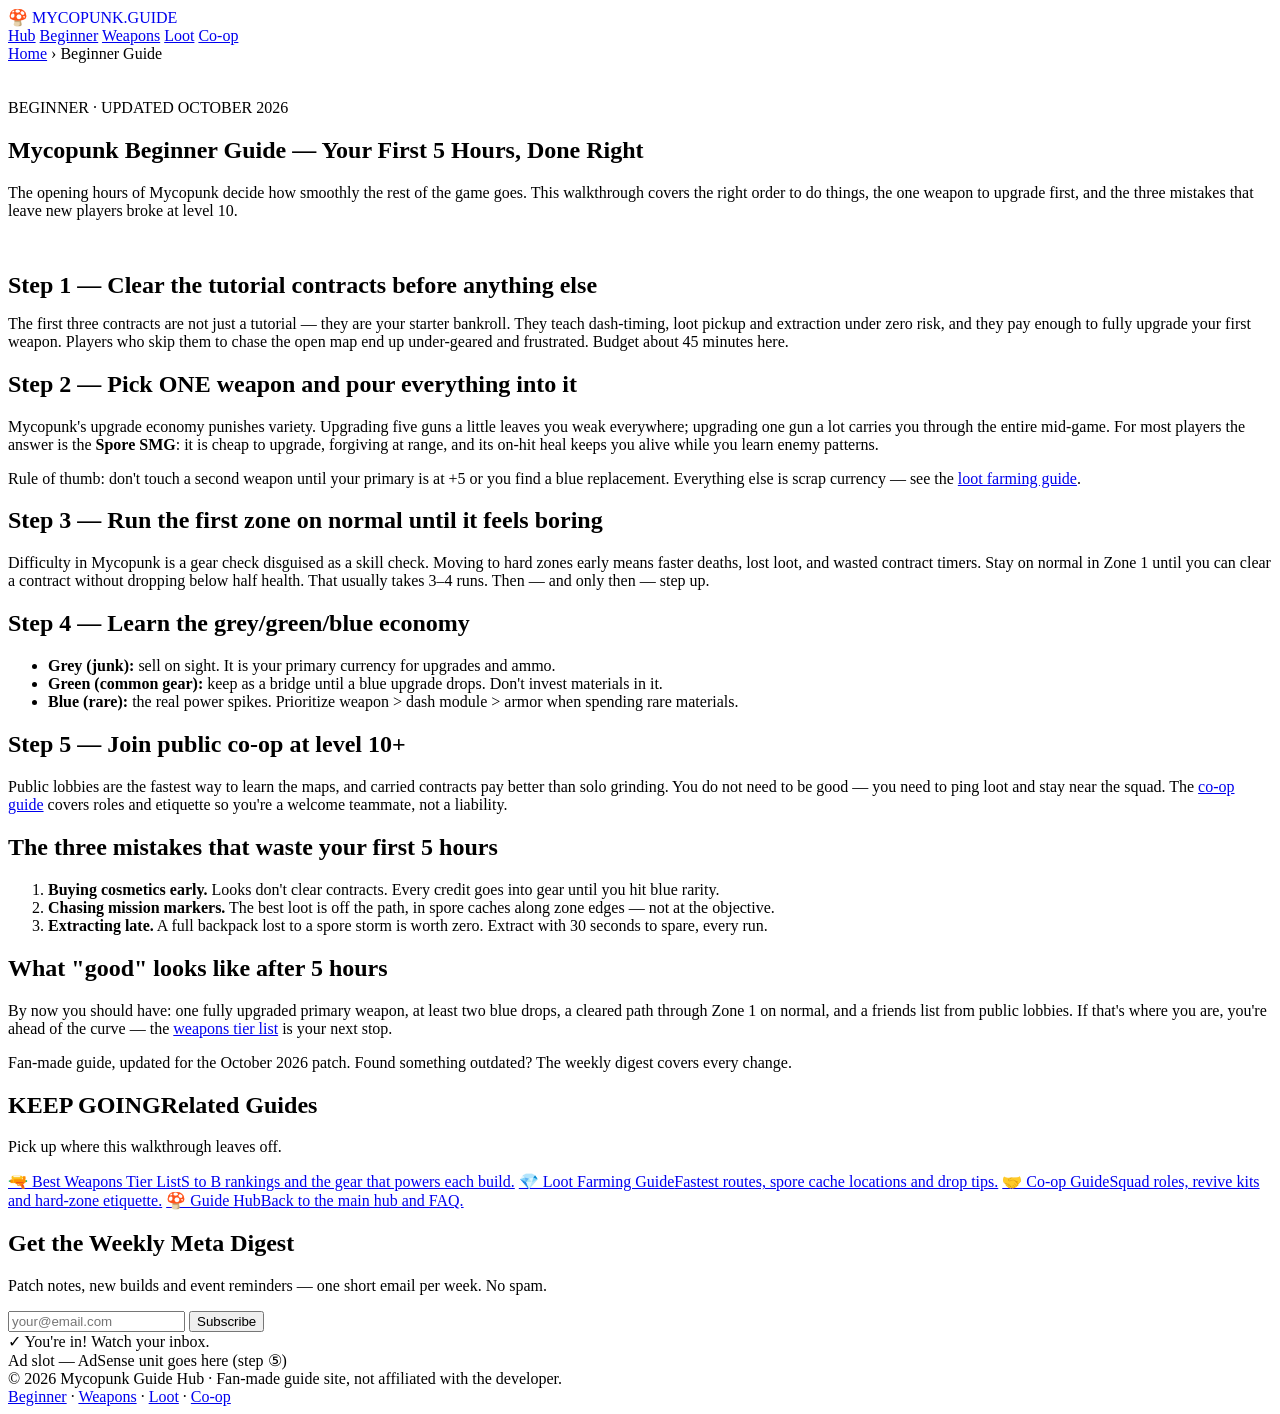
==== beginner-guide.html @ 6cfdd030 "Add beginner-guide.html" ====
<!DOCTYPE html>
<html lang="en">
<head>
  <meta charset="UTF-8" />
  <meta name="viewport" content="width=device-width, initial-scale=1.0" />
  <title>Mycopunk Beginner Guide — Your First 5 Hours, Done Right (2026)</title>
  <meta name="description" content="A complete Mycopunk beginner guide for your first 5 hours: what to do first, which weapon to pick, early mistakes to avoid, and how to beat the level 10 wall." />
  <meta property="og:title" content="Mycopunk Beginner Guide — Your First 5 Hours" />
  <meta property="og:description" content="What to do first, which weapon to pick, and the mistakes that waste your starter resources in Mycopunk." />
  <meta property="og:type" content="article" />
  <link rel="canonical" href="https://ard3321.github.io/mycopunk-guide/beginner-guide.html" />
  <link rel="stylesheet" href="style.css" />

  <!-- 统计工具接入区（填号说明见 index.html 顶部注释；各页保持一致） -->
  <meta name="google-site-verification" content="在这里粘贴GSC验证码" />
  <script async src="https://www.googletagmanager.com/gtag/js?id=G-XXXXXXXXXX"></script>
  <script>
    window.dataLayer = window.dataLayer || [];
    function gtag(){dataLayer.push(arguments);}
    gtag('js', new Date());
    gtag('config', 'G-XXXXXXXXXX');
  </script>
  <script type="text/javascript">
    (function(c,l,a,r,i,t,y){
      c[a]=c[a]||function(){(c[a].q=c[a].q||[]).push(arguments)};
      t=l.createElement(r);t.async=1;t.src="https://www.clarity.ms/tag/"+i;
      y=l.getElementsByTagName(r)[0];y.parentNode.insertBefore(t,y);
    })(window, document, "clarity", "script", "z32ks1fuoa");
  </script>
  <meta name="msvalidate.01" content="3311F64F76CADD7A15B79568A07C9DE5" />
</head>
<body>

<header>
  <div class="wrap nav">
    <a class="logo" href="index.html" style="text-decoration:none">🍄 MYCOPUNK.GUIDE</a>
    <nav class="nav-links">
      <a href="index.html">Hub</a>
      <a class="active" href="beginner-guide.html">Beginner</a>
      <a href="best-weapons.html">Weapons</a>
      <a href="loot-farming.html">Loot</a>
      <a href="co-op-tips.html">Co-op</a>
    </nav>
  </div>
</header>

<section>
  <div class="wrap">
    <div class="crumb"><a href="index.html">Home</a> › <span>Beginner Guide</span></div>
    <div class="hero" style="padding:36px 0 32px;text-align:left;background:none">
      <span class="tag">BEGINNER · UPDATED OCTOBER 2026</span>
      <h1>Mycopunk Beginner Guide — Your First 5 Hours, Done Right</h1>
      <p style="margin:0">The opening hours of Mycopunk decide how smoothly the rest of the game goes. This walkthrough covers the right order to do things, the one weapon to upgrade first, and the three mistakes that leave new players broke at level 10.</p>
    </div>
  </div>
</section>

<section style="padding-top:0">
  <div class="wrap article">
    <h2 style="margin-bottom:14px">Step 1 — Clear the tutorial contracts before anything else</h2>
    <p>The first three contracts are not just a tutorial — they are your starter bankroll. They teach dash-timing, loot pickup and extraction under zero risk, and they pay enough to fully upgrade your first weapon. Players who skip them to chase the open map end up under-geared and frustrated. Budget about 45 minutes here.</p>

    <h2>Step 2 — Pick ONE weapon and pour everything into it</h2>
    <p>Mycopunk's upgrade economy punishes variety. Upgrading five guns a little leaves you weak everywhere; upgrading one gun a lot carries you through the entire mid-game. For most players the answer is the <b>Spore SMG</b>: it is cheap to upgrade, forgiving at range, and its on-hit heal keeps you alive while you learn enemy patterns.</p>
    <div class="note">Rule of thumb: don't touch a second weapon until your primary is at +5 or you find a blue replacement. Everything else is scrap currency — see the <a href="loot-farming.html">loot farming guide</a>.</div>

    <h2>Step 3 — Run the first zone on normal until it feels boring</h2>
    <p>Difficulty in Mycopunk is a gear check disguised as a skill check. Moving to hard zones early means faster deaths, lost loot, and wasted contract timers. Stay on normal in Zone 1 until you can clear a contract without dropping below half health. That usually takes 3–4 runs. Then — and only then — step up.</p>

    <h2>Step 4 — Learn the grey/green/blue economy</h2>
    <ul>
      <li><b>Grey (junk):</b> sell on sight. It is your primary currency for upgrades and ammo.</li>
      <li><b>Green (common gear):</b> keep as a bridge until a blue upgrade drops. Don't invest materials in it.</li>
      <li><b>Blue (rare):</b> the real power spikes. Prioritize weapon &gt; dash module &gt; armor when spending rare materials.</li>
    </ul>

    <h2>Step 5 — Join public co-op at level 10+</h2>
    <p>Public lobbies are the fastest way to learn the maps, and carried contracts pay better than solo grinding. You do not need to be good — you need to ping loot and stay near the squad. The <a href="co-op-tips.html">co-op guide</a> covers roles and etiquette so you're a welcome teammate, not a liability.</p>

    <h2>The three mistakes that waste your first 5 hours</h2>
    <ol>
      <li><b>Buying cosmetics early.</b> Looks don't clear contracts. Every credit goes into gear until you hit blue rarity.</li>
      <li><b>Chasing mission markers.</b> The best loot is off the path, in spore caches along zone edges — not at the objective.</li>
      <li><b>Extracting late.</b> A full backpack lost to a spore storm is worth zero. Extract with 30 seconds to spare, every run.</li>
    </ol>

    <h2>What "good" looks like after 5 hours</h2>
    <p>By now you should have: one fully upgraded primary weapon, at least two blue drops, a cleared path through Zone 1 on normal, and a friends list from public lobbies. If that's where you are, you're ahead of the curve — the <a href="best-weapons.html">weapons tier list</a> is your next stop.</p>

    <div class="note">Fan-made guide, updated for the October 2026 patch. Found something outdated? The weekly digest covers every change.</div>
  </div>
</section>

<section style="background:var(--bg2)">
  <div class="wrap">
    <h2><span class="num">KEEP GOING</span>Related Guides</h2>
    <p class="sub">Pick up where this walkthrough leaves off.</p>
    <div class="related">
      <a href="best-weapons.html">🔫 Best Weapons Tier List<span>S to B rankings and the gear that powers each build.</span></a>
      <a href="loot-farming.html">💎 Loot Farming Guide<span>Fastest routes, spore cache locations and drop tips.</span></a>
      <a href="co-op-tips.html">🤝 Co-op Guide<span>Squad roles, revive kits and hard-zone etiquette.</span></a>
      <a href="index.html">🍄 Guide Hub<span>Back to the main hub and FAQ.</span></a>
    </div>
  </div>
</section>

<section>
  <div class="wrap">
    <div class="news">
      <h2>Get the Weekly Meta Digest</h2>
      <p>Patch notes, new builds and event reminders — one short email per week. No spam.</p>
      <form onsubmit="event.preventDefault(); this.querySelector('.ok').style.display='block'; this.reset();">
        <input type="email" placeholder="your@email.com" required />
        <button type="submit">Subscribe</button>
      </form>
      <div class="ok">✓ You're in! Watch your inbox.</div>
    </div>
    <div class="adslot">Ad slot — AdSense unit goes here (step ⑤)</div>
  </div>
</section>

<footer>
  <div class="wrap cols">
    <div>© 2026 Mycopunk Guide Hub · Fan-made guide site, not affiliated with the developer.</div>
    <div><a href="beginner-guide.html">Beginner</a> · <a href="best-weapons.html">Weapons</a> · <a href="loot-farming.html">Loot</a> · <a href="co-op-tips.html">Co-op</a></div>
  </div>
</footer>

</body>
</html>
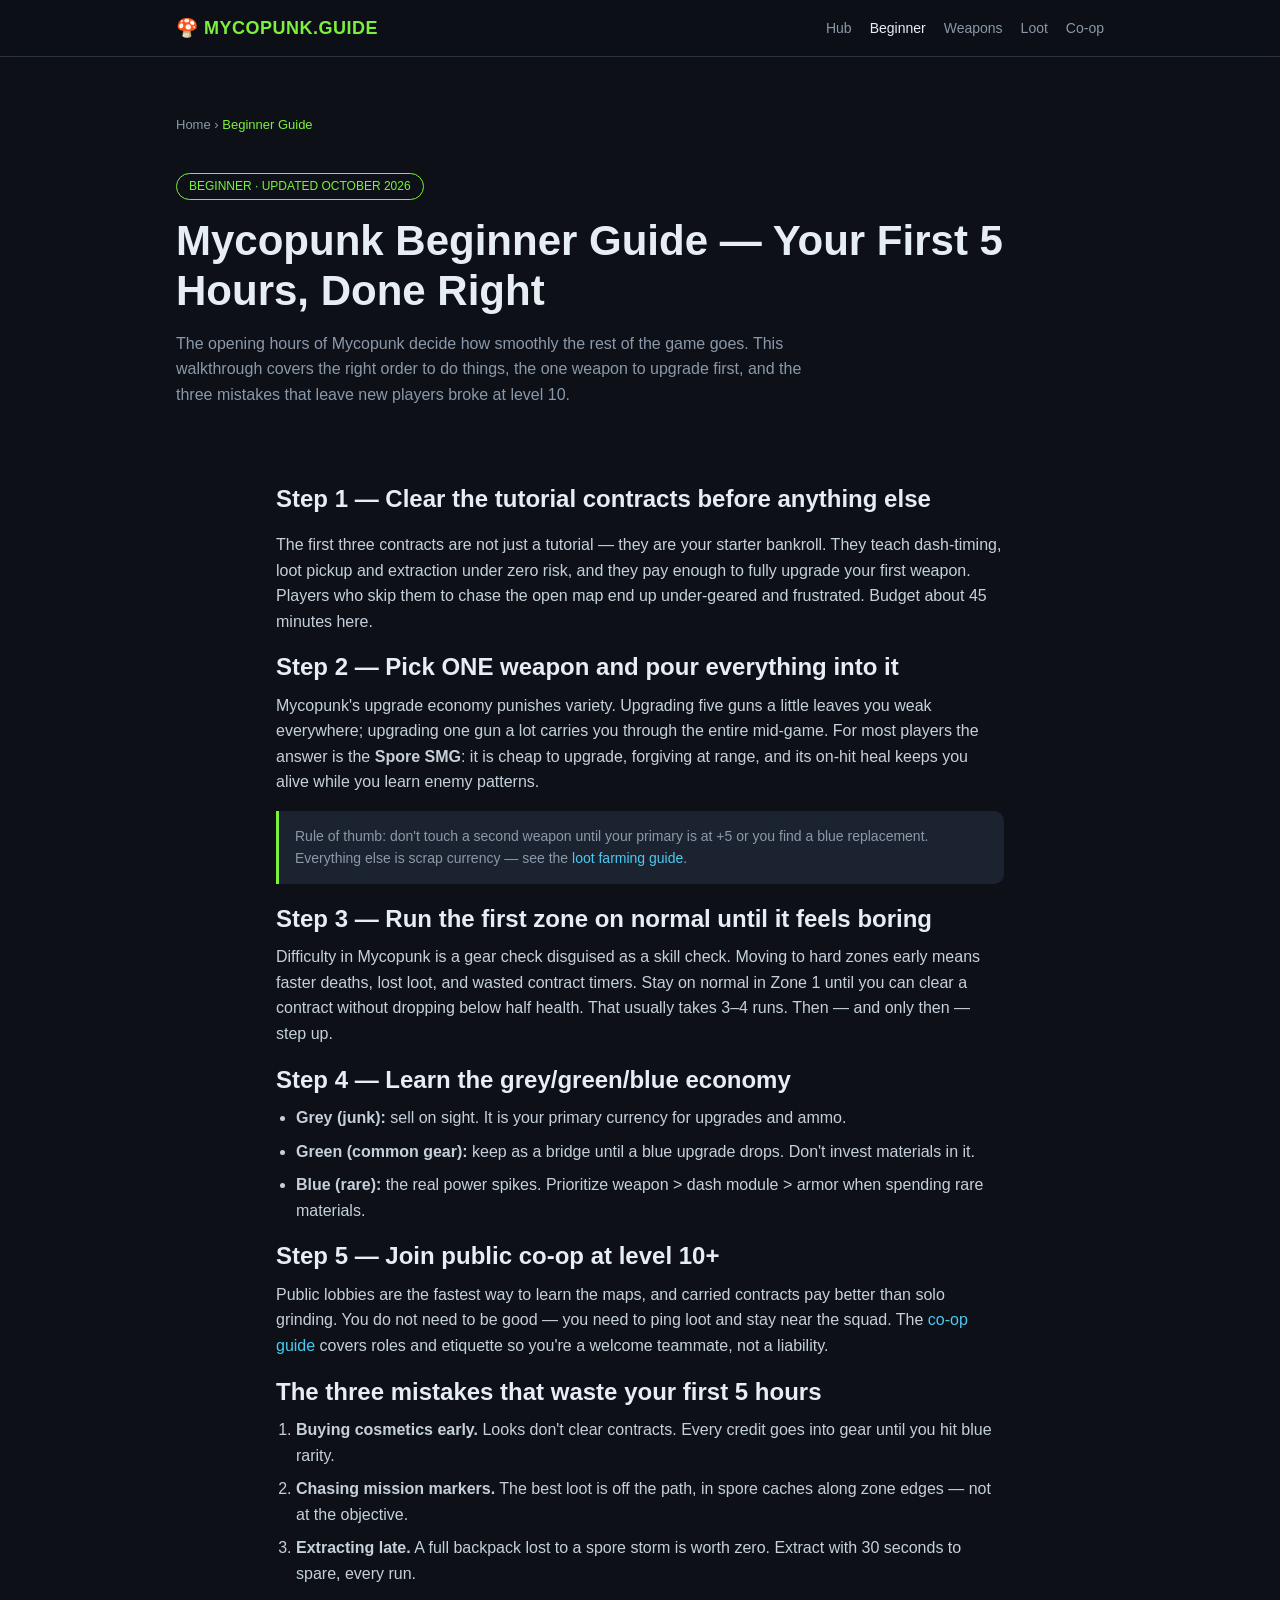
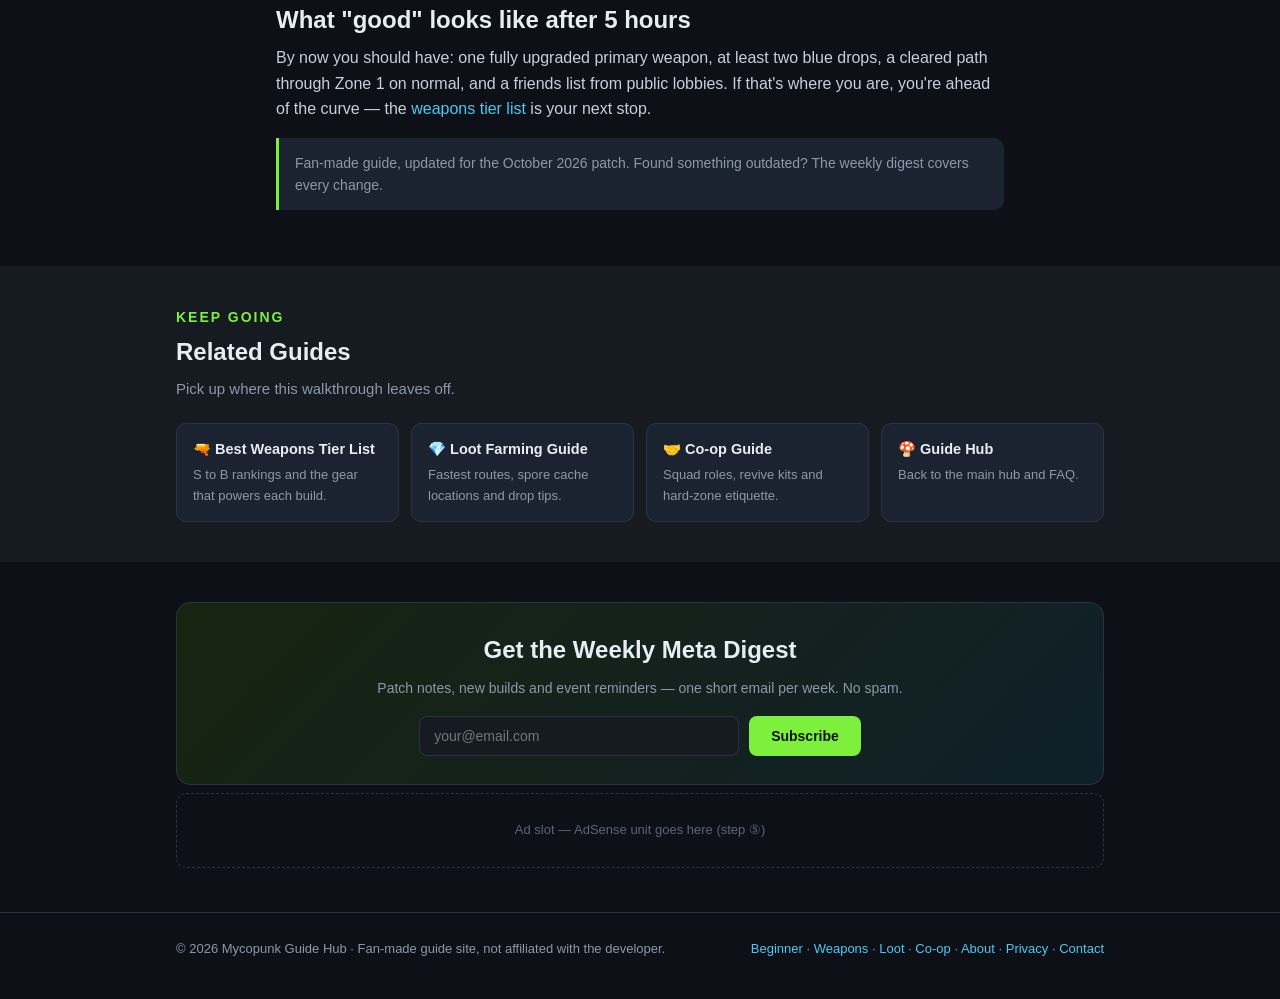
==== commit 0a05ab09: "Update beginner-guide.html" ====
--- a/beginner-guide.html
+++ b/beginner-guide.html
@@ -122,7 +122,7 @@
 <footer>
   <div class="wrap cols">
     <div>© 2026 Mycopunk Guide Hub · Fan-made guide site, not affiliated with the developer.</div>
-    <div><a href="beginner-guide.html">Beginner</a> · <a href="best-weapons.html">Weapons</a> · <a href="loot-farming.html">Loot</a> · <a href="co-op-tips.html">Co-op</a></div>
+    <div><a href="beginner-guide.html">Beginner</a> · <a href="best-weapons.html">Weapons</a> · <a href="loot-farming.html">Loot</a> · <a href="co-op-tips.html">Co-op</a> · <a href="about.html">About</a> · <a href="privacy.html">Privacy</a> · <a href="contact.html">Contact</a></div>
   </div>
 </footer>
 
--- a/style.css
+++ b/style.css
@@ -0,0 +1,97 @@
+:root {
+  --bg: #0d1117; --bg2: #161b22; --card: #1c2330; --line: #2a3441;
+  --accent: #7cf03d; --accent2: #4cc9f0; --text: #e6edf3; --muted: #8b98a9;
+}
+* { margin: 0; padding: 0; box-sizing: border-box; }
+body { background: var(--bg); color: var(--text); font-family: -apple-system, "Segoe UI", Roboto, Helvetica, Arial, sans-serif; line-height: 1.6; }
+a { color: var(--accent2); text-decoration: none; }
+a:hover { text-decoration: underline; }
+.wrap { max-width: 960px; margin: 0 auto; padding: 0 16px; }
+
+/* Header */
+header { position: sticky; top: 0; z-index: 50; background: rgba(13,17,23,.92); backdrop-filter: blur(8px); border-bottom: 1px solid var(--line); }
+.nav { display: flex; align-items: center; justify-content: space-between; height: 56px; }
+.logo { font-weight: 800; font-size: 18px; color: var(--accent); letter-spacing: .5px; }
+.nav-links { display: flex; gap: 18px; font-size: 14px; flex-wrap: wrap; }
+.nav-links a { color: var(--muted); }
+.nav-links a:hover, .nav-links a.active { color: var(--text); text-decoration: none; }
+@media (max-width: 640px) { .nav-links { display: none; } }
+
+/* Hero */
+.hero { padding: 56px 0 44px; text-align: center; background: radial-gradient(ellipse at top, #17240f 0%, var(--bg) 65%); }
+.hero .tag { display: inline-block; font-size: 12px; color: var(--accent); border: 1px solid var(--accent); border-radius: 999px; padding: 3px 12px; margin-bottom: 16px; }
+.hero h1 { font-size: clamp(26px, 5vw, 42px); line-height: 1.2; margin-bottom: 14px; }
+.hero h1 em { color: var(--accent); font-style: normal; }
+.hero p { color: var(--muted); max-width: 640px; margin: 0 auto 24px; }
+.btns { display: flex; gap: 12px; justify-content: center; flex-wrap: wrap; }
+.btn { padding: 11px 22px; border-radius: 8px; font-weight: 600; font-size: 15px; }
+.btn.primary { background: var(--accent); color: #0b1403; }
+.btn.ghost { border: 1px solid var(--line); color: var(--text); }
+
+/* Breadcrumb */
+.crumb { font-size: 13px; color: var(--muted); padding: 18px 0 0; }
+.crumb a { color: var(--muted); }
+.crumb span { color: var(--accent); }
+
+/* Sections */
+section { padding: 40px 0; }
+h2 { font-size: 24px; margin-bottom: 6px; }
+h2 .num { color: var(--accent); font-size: 14px; display: block; margin-bottom: 4px; letter-spacing: 2px; }
+.sub { color: var(--muted); margin-bottom: 22px; font-size: 15px; }
+.grid { display: grid; grid-template-columns: repeat(auto-fit, minmax(200px, 1fr)); gap: 14px; }
+.card { background: var(--card); border: 1px solid var(--line); border-radius: 12px; padding: 18px; transition: transform .15s; display: block; }
+a.card:hover { transform: translateY(-3px); border-color: var(--accent); text-decoration: none; }
+.card .icon { font-size: 26px; margin-bottom: 10px; }
+.card h3 { font-size: 16px; margin-bottom: 6px; color: var(--text); }
+.card p { font-size: 13.5px; color: var(--muted); }
+
+/* Article body */
+.article { max-width: 760px; }
+.article h3 { font-size: 18px; margin: 26px 0 10px; color: var(--accent); }
+.article p { margin-bottom: 14px; color: #c6d0da; }
+.article ul, .article ol { margin: 0 0 14px 20px; color: #c6d0da; }
+.article li { margin-bottom: 8px; }
+.article .note { background: var(--card); border-left: 3px solid var(--accent); border-radius: 0 10px 10px 0; padding: 14px 16px; margin: 16px 0; font-size: 14px; color: var(--muted); }
+
+/* Steps */
+.step { display: flex; gap: 14px; background: var(--card); border: 1px solid var(--line); border-radius: 12px; padding: 16px; margin-bottom: 12px; }
+.step .n { flex: 0 0 34px; height: 34px; border-radius: 50%; background: var(--accent); color: #0b1403; font-weight: 800; display: flex; align-items: center; justify-content: center; }
+.step h3 { font-size: 15.5px; margin-bottom: 4px; color: var(--text); }
+.step p { font-size: 14px; color: var(--muted); margin: 0; }
+
+/* Tier list */
+.tier { display: flex; align-items: center; gap: 12px; background: var(--card); border: 1px solid var(--line); border-radius: 10px; padding: 12px 14px; margin-bottom: 10px; }
+.tier .badge { flex: 0 0 44px; text-align: center; font-weight: 800; border-radius: 8px; padding: 6px 0; font-size: 14px; }
+.tier .s { background: #173d10; color: var(--accent); }
+.tier .a { background: #123a3d; color: #4cc9f0; }
+.tier .b { background: #3a3512; color: #f4d35e; }
+.tier .meta b { font-size: 14.5px; color: var(--text); }
+.tier .meta span { display: block; font-size: 13px; color: var(--muted); }
+
+/* FAQ */
+details { background: var(--card); border: 1px solid var(--line); border-radius: 10px; padding: 14px 16px; margin-bottom: 10px; }
+details summary { cursor: pointer; font-weight: 600; font-size: 15px; list-style: none; }
+details summary::before { content: "＋ "; color: var(--accent); }
+details[open] summary::before { content: "－ "; }
+details p { margin-top: 8px; font-size: 14px; color: var(--muted); }
+
+/* Newsletter */
+.news { background: linear-gradient(135deg, #17240f, #10202a); border: 1px solid var(--line); border-radius: 14px; padding: 28px; text-align: center; }
+.news h2 { margin-bottom: 8px; }
+.news p { color: var(--muted); font-size: 14px; margin-bottom: 16px; }
+.news form { display: flex; gap: 10px; justify-content: center; flex-wrap: wrap; }
+.news input { padding: 11px 14px; border-radius: 8px; border: 1px solid var(--line); background: var(--bg2); color: var(--text); width: min(320px, 100%); font-size: 14px; }
+.news button { padding: 11px 22px; border-radius: 8px; border: 0; background: var(--accent); color: #0b1403; font-weight: 700; cursor: pointer; font-size: 14px; }
+.news .ok { color: var(--accent); font-size: 13px; margin-top: 10px; display: none; }
+
+/* Ad slot */
+.adslot { border: 1px dashed var(--line); border-radius: 10px; padding: 26px; text-align: center; color: #5a6675; font-size: 13px; margin: 8px 0 4px; }
+
+/* Related guides */
+.related { display: grid; grid-template-columns: repeat(auto-fit, minmax(220px, 1fr)); gap: 12px; }
+.related a { background: var(--card); border: 1px solid var(--line); border-radius: 10px; padding: 14px 16px; font-size: 14.5px; font-weight: 600; color: var(--text); }
+.related a:hover { border-color: var(--accent); text-decoration: none; }
+.related a span { display: block; font-size: 13px; font-weight: 400; color: var(--muted); margin-top: 4px; }
+
+footer { border-top: 1px solid var(--line); padding: 26px 0 40px; color: var(--muted); font-size: 13px; }
+footer .cols { display: flex; justify-content: space-between; flex-wrap: wrap; gap: 16px; }
